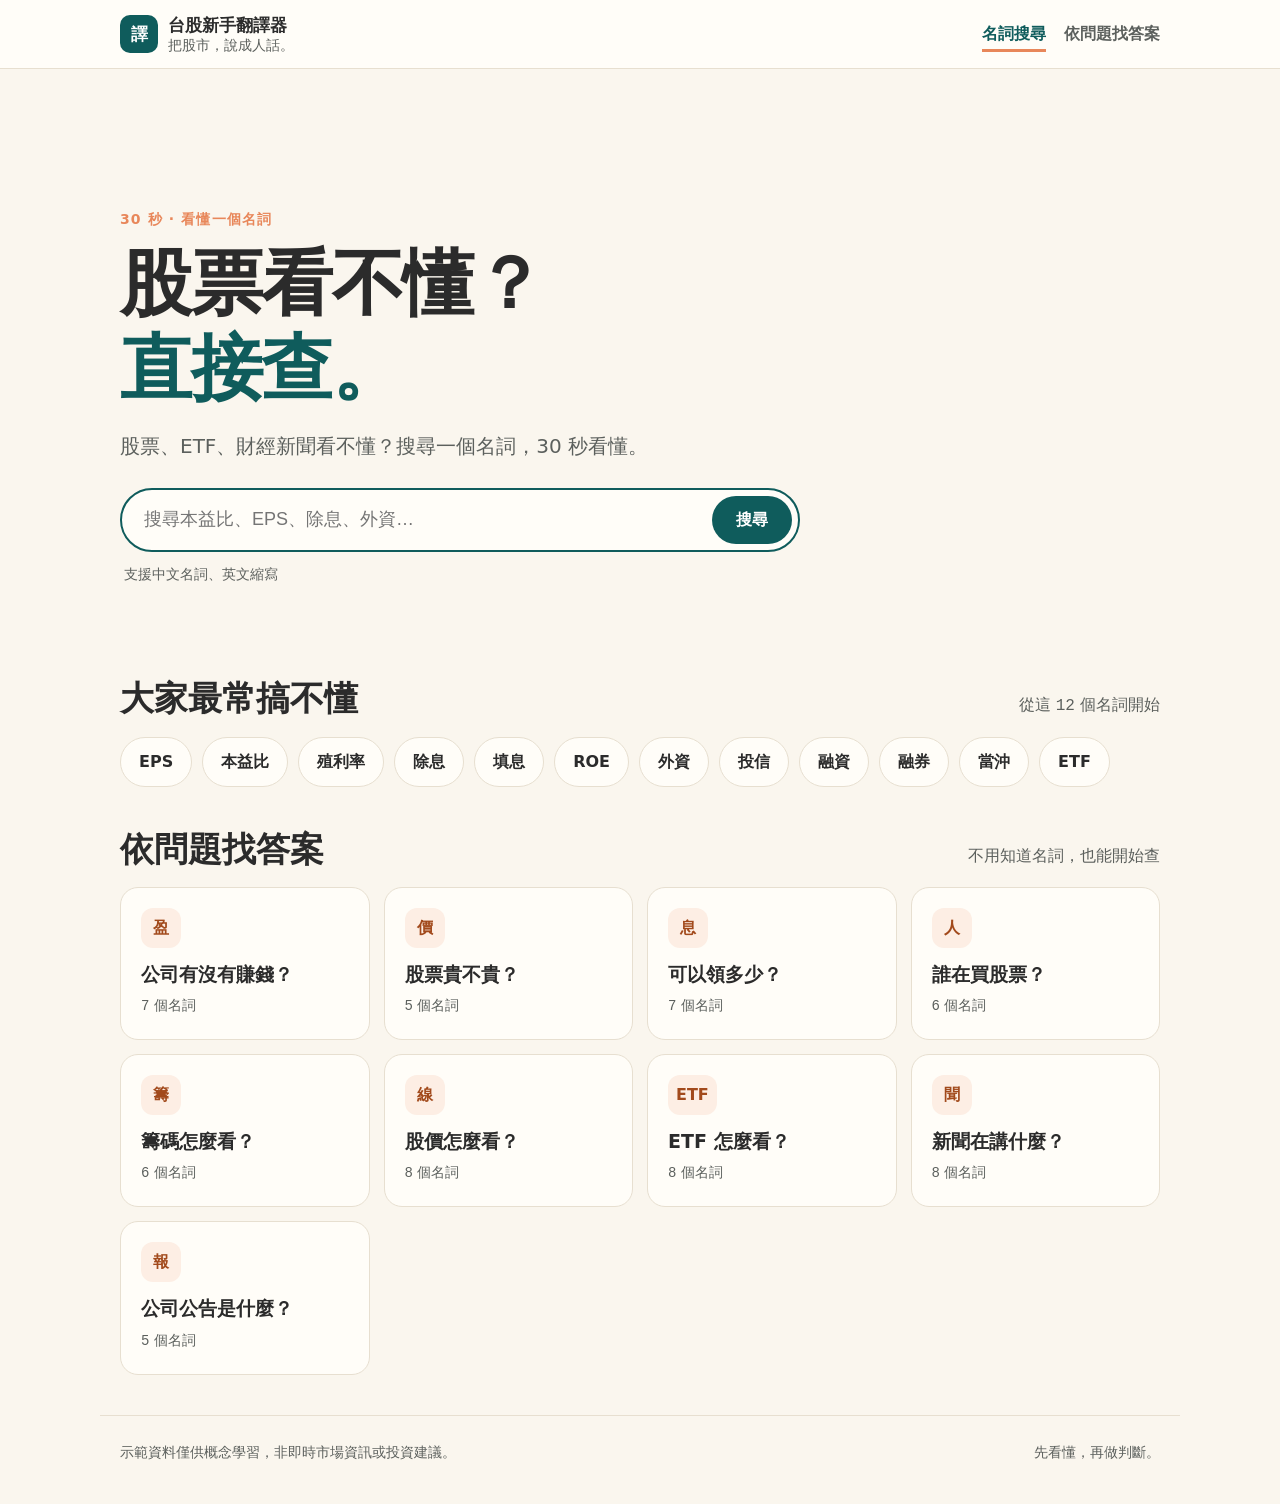
==== index.html @ 3b19939a "Beginner stock terms site" ====
<!doctype html>
<html lang="zh-Hant"><head><meta charset="UTF-8"><meta name="viewport" content="width=device-width,initial-scale=1"><meta name="description" content="股票、ETF、財經新聞看不懂？搜尋一個名詞，30 秒看懂。"><meta name="theme-color" content="#0f5c5c"><title>股票名詞白話查｜台股新手翻譯器</title><link rel="icon" href="favicon.svg" type="image/svg+xml"><link rel="stylesheet" href="style.css?v=1"><script defer src="data.js?v=1"></script><script defer src="app.js?v=1"></script></head><body>
<a class="skip" href="#app">跳到主要內容</a>
<header class="top"><div class="wrap top-inner"><a href="#/" class="brand"><span class="brand-icon" aria-hidden="true">譯</span><span>台股新手翻譯器<small>把股市，說成人話。</small></span></a><nav aria-label="主導覽"><a href="#/" data-nav="home">名詞搜尋</a><a href="#/categories" data-nav="categories">依問題找答案</a></nav></div></header>
<main id="app" class="wrap" tabindex="-1"></main>
<footer class="wrap foot"><p>示範資料僅供概念學習，非即時市場資訊或投資建議。</p><p>先看懂，再做判斷。</p></footer>
</body></html>
---- style.css ----
:root{--bg:#faf6ee;--card:#fffdf8;--teal:#0f5c5c;--teal2:#1a7a72;--peach:#e8875a;--peach-bg:#fdeee4;--ink:#2b2b2b;--muted:#5c605d;--line:#e7dfd0;--mono:ui-monospace,"SF Mono","JetBrains Mono",Menlo,Consolas,monospace}
*{box-sizing:border-box}
html{font-size:16px}
body{margin:0;background:var(--bg);color:var(--ink);font-family:"Noto Sans TC","PingFang TC","Microsoft JhengHei",system-ui,sans-serif;line-height:1.75;font-size:1rem}
a{color:var(--teal)}
:focus-visible{outline:3px solid var(--peach);outline-offset:2px;border-radius:6px}
.sr{position:absolute;width:1px;height:1px;overflow:hidden;clip:rect(0 0 0 0)}
.skip{position:absolute;left:-999px;top:8px;background:var(--teal);color:#fff;padding:8px 14px;border-radius:8px;z-index:9}.skip:focus{left:8px}
.wrap{max-width:1080px;margin:0 auto;padding:0 20px}
.top{background:var(--card);border-bottom:1px solid var(--line)}
.top-inner{display:flex;align-items:center;justify-content:space-between;gap:12px;min-height:68px;flex-wrap:wrap}
.brand{display:flex;gap:10px;align-items:center;text-decoration:none;color:var(--ink);font-weight:800;font-size:17px;line-height:1.3}
.brand small{display:block;font-weight:500;color:var(--muted);font-size:14px}
.brand-icon{width:38px;height:38px;border-radius:10px;background:var(--teal);color:#fff;display:grid;place-items:center}
nav a{margin-left:18px;text-decoration:none;color:var(--muted);font-weight:600;padding:6px 0}
nav a[aria-current]{color:var(--teal);border-bottom:3px solid var(--peach)}
main{padding-top:24px;padding-bottom:48px;outline:none}
.kicker{display:inline-block;font-size:14px;font-weight:700;letter-spacing:.08em;color:var(--peach)}
.teal{color:var(--teal)}
.num{font-family:var(--mono);font-variant-numeric:tabular-nums}
.hero{padding:clamp(32px,8vw,96px) 0 40px}
.hero h1{font-size:clamp(38px,7vw,72px);line-height:1.18;margin:8px 0 18px;letter-spacing:-.02em;font-weight:800}
.lead{font-size:clamp(17px,2vw,20px);color:var(--muted);max-width:640px;margin:0 0 24px}
.hint{color:var(--muted);font-size:14px;margin:10px 4px}
.search{display:flex;gap:8px;max-width:680px;background:var(--card);border:2px solid var(--teal);border-radius:999px;padding:6px}
.search input{flex:1;min-width:0;border:0;background:transparent;font-size:18px;padding:10px 16px;color:var(--ink);border-radius:999px}
.search input:focus{outline:none}.search:focus-within{box-shadow:0 0 0 4px rgba(232,135,90,.35)}
.search button,.chip{font:inherit}
.search button{border:0;background:var(--teal);color:#fff;font-weight:700;font-size:16px;padding:10px 24px;border-radius:999px;cursor:pointer}
.search button:hover{background:var(--teal2)}
.live:not(:empty){margin-top:20px;max-width:900px}
section{margin:40px 0}
.sec-head{display:flex;align-items:baseline;justify-content:space-between;gap:12px;flex-wrap:wrap;margin-bottom:16px}
.sec-head h2,.page-h{font-size:clamp(24px,3.4vw,34px);margin:0;line-height:1.3}
.sec-head p{margin:0;color:var(--muted)}
.page-h{margin:8px 0 20px;font-size:clamp(30px,5vw,46px)}
.chips{display:flex;flex-wrap:wrap;gap:10px}
.chip{display:inline-block;text-decoration:none;background:var(--card);border:1px solid var(--line);color:var(--ink);font-weight:600;padding:10px 18px;border-radius:999px;font-size:16px}
.chip:hover{border-color:var(--teal);color:var(--teal);background:#eef6f3}
.cats,.cards{display:grid;grid-template-columns:repeat(auto-fill,minmax(240px,1fr));gap:14px}
.cat,.card{display:block;text-decoration:none;color:var(--ink);background:var(--card);border:1px solid var(--line);border-radius:18px;padding:20px;transition:border-color .15s,transform .15s}
.cat:hover,.card:hover{border-color:var(--teal);transform:translateY(-2px)}
.cat-icon{display:inline-grid;place-items:center;min-width:40px;height:40px;padding:0 8px;border-radius:12px;background:var(--peach-bg);color:#a24a1c;font-weight:800;margin-bottom:10px}
.cat strong,.card strong{display:block;font-size:19px}
.cat small,.card small{color:var(--muted);font-size:14px}
.card-cat{font-size:14px;color:var(--peach);font-weight:700}
.card p{margin:8px 0 0;color:var(--muted);font-size:15px}
.summary{color:var(--muted)}
.crumbs{font-size:14px;color:var(--muted)}.crumbs a{color:var(--muted)}
.empty{background:var(--card);border:1px dashed var(--line);border-radius:18px;padding:28px}
.term{max-width:760px}
.term-hero{padding:24px 0 8px}
.term-hero h1{font-size:clamp(36px,6vw,60px);margin:6px 0 16px;line-height:1.2}
.term-hero .en{display:block;font-size:16px;color:var(--muted);font-weight:500;margin-top:6px}
.step{font-weight:700;color:var(--teal);margin:0}
.plain{font-size:clamp(20px,2.6vw,26px);font-weight:700;line-height:1.6;background:var(--card);border-left:5px solid var(--teal);border-radius:12px;padding:18px 22px;margin:8px 0 0}
.block{background:var(--card);border:1px solid var(--line);border-radius:18px;padding:20px 22px;margin:16px 0}
.block h2{font-size:19px;margin:0 0 6px;display:flex;gap:10px;align-items:center}
.block h2 .num{color:var(--peach);font-size:15px}
.block p{margin:0;font-size:16px}
.block.ex{background:#eef6f3;border-color:#cfe3dd}
.block.formula p{font-family:var(--mono);font-size:15px}
.block.warn{background:var(--peach-bg);border-color:#f4cdb6}
.back{display:inline-block;margin-top:16px;font-weight:700;text-decoration:none}
.foot{border-top:1px solid var(--line);color:var(--muted);font-size:14px;padding:24px 20px 40px;display:flex;justify-content:space-between;flex-wrap:wrap;gap:8px}.foot p{margin:0}
@media (max-width:640px){
 .wrap{padding:0 16px}
 nav a{margin:0 16px 0 0}
 .top-inner{padding:10px 0}
 .search{border-radius:18px;flex-direction:column}
 .search button{width:100%}
 .cats,.cards{grid-template-columns:1fr}
}
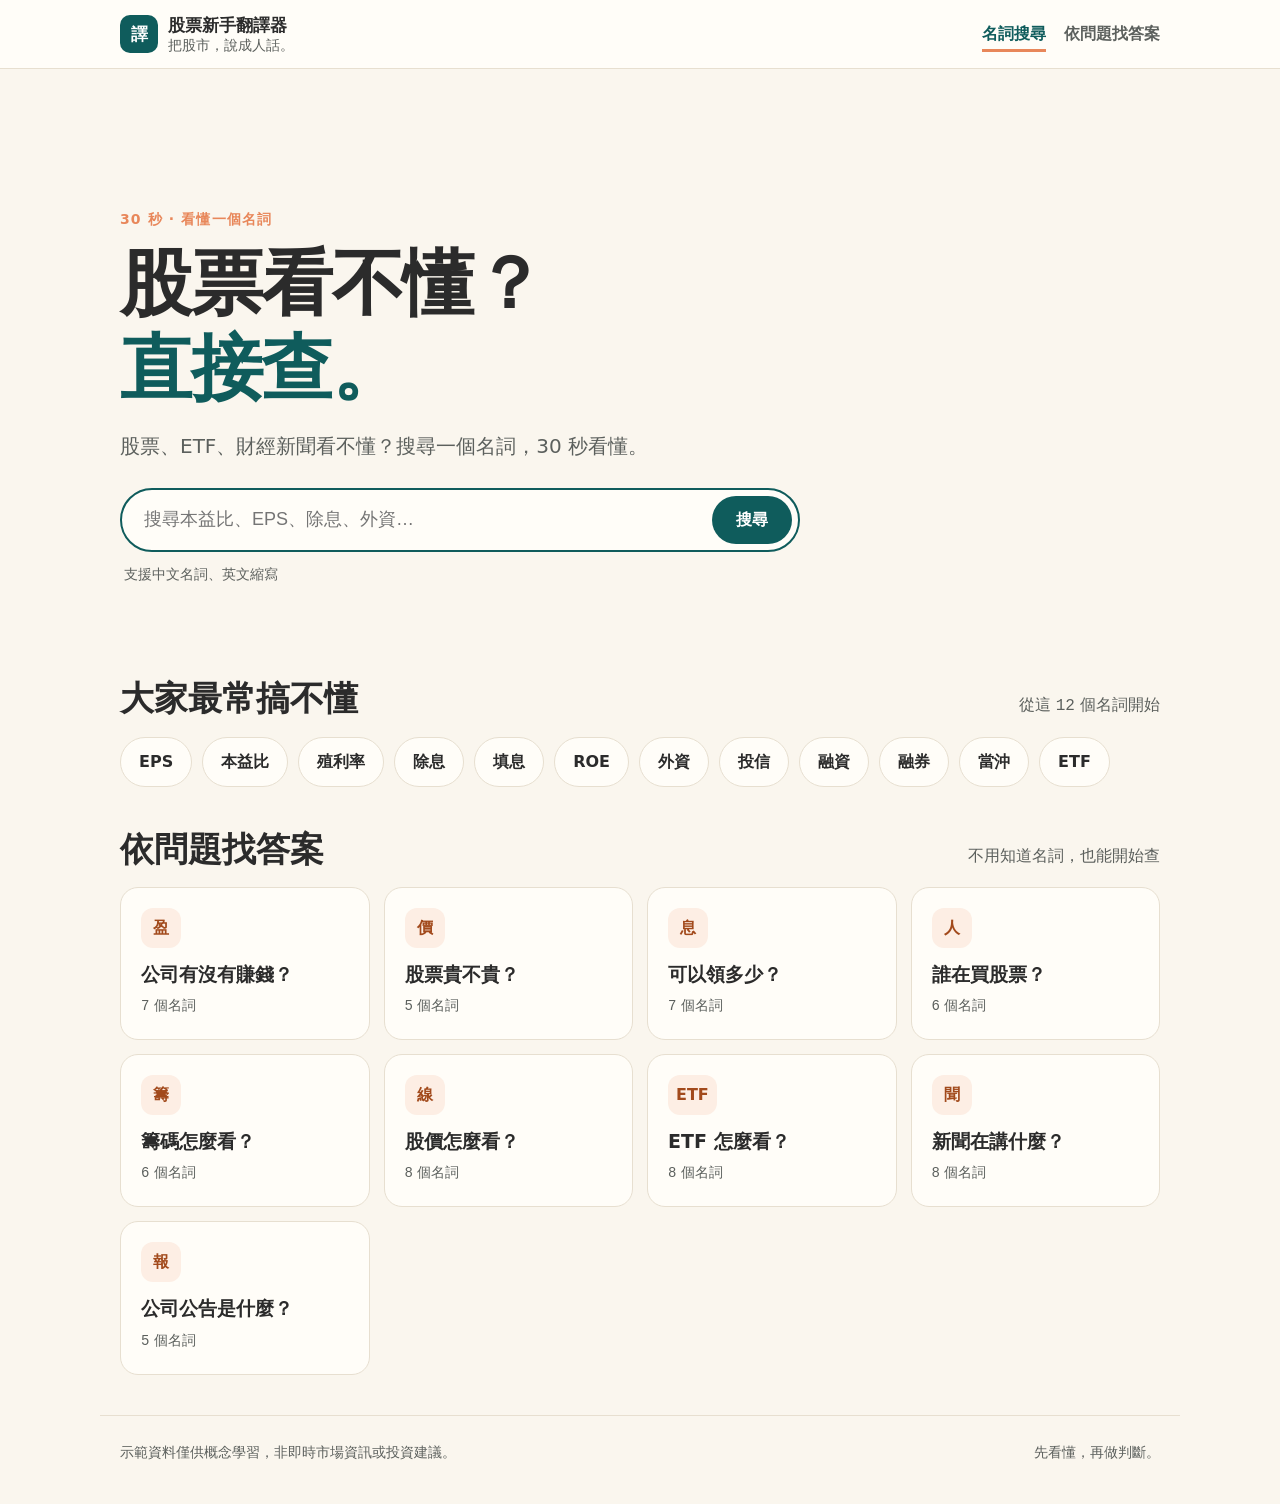
==== commit 1fc4c953: "Rename to 股票新手翻譯器" ====
--- a/index.html
+++ b/index.html
@@ -1,7 +1,7 @@
 <!doctype html>
-<html lang="zh-Hant"><head><meta charset="UTF-8"><meta name="viewport" content="width=device-width,initial-scale=1"><meta name="description" content="股票、ETF、財經新聞看不懂？搜尋一個名詞，30 秒看懂。"><meta name="theme-color" content="#0f5c5c"><title>股票名詞白話查｜台股新手翻譯器</title><link rel="icon" href="favicon.svg" type="image/svg+xml"><link rel="stylesheet" href="style.css?v=1"><script defer src="data.js?v=1"></script><script defer src="app.js?v=1"></script></head><body>
+<html lang="zh-Hant"><head><meta charset="UTF-8"><meta name="viewport" content="width=device-width,initial-scale=1"><meta name="description" content="股票、ETF、財經新聞看不懂？搜尋一個名詞，30 秒看懂。"><meta name="theme-color" content="#0f5c5c"><title>股票新手翻譯器</title><link rel="icon" href="favicon.svg" type="image/svg+xml"><link rel="stylesheet" href="style.css?v=1"><script defer src="data.js?v=1"></script><script defer src="app.js?v=2"></script></head><body>
 <a class="skip" href="#app">跳到主要內容</a>
-<header class="top"><div class="wrap top-inner"><a href="#/" class="brand"><span class="brand-icon" aria-hidden="true">譯</span><span>台股新手翻譯器<small>把股市，說成人話。</small></span></a><nav aria-label="主導覽"><a href="#/" data-nav="home">名詞搜尋</a><a href="#/categories" data-nav="categories">依問題找答案</a></nav></div></header>
+<header class="top"><div class="wrap top-inner"><a href="#/" class="brand"><span class="brand-icon" aria-hidden="true">譯</span><span>股票新手翻譯器<small>把股市，說成人話。</small></span></a><nav aria-label="主導覽"><a href="#/" data-nav="home">名詞搜尋</a><a href="#/categories" data-nav="categories">依問題找答案</a></nav></div></header>
 <main id="app" class="wrap" tabindex="-1"></main>
 <footer class="wrap foot"><p>示範資料僅供概念學習，非即時市場資訊或投資建議。</p><p>先看懂，再做判斷。</p></footer>
 </body></html>
